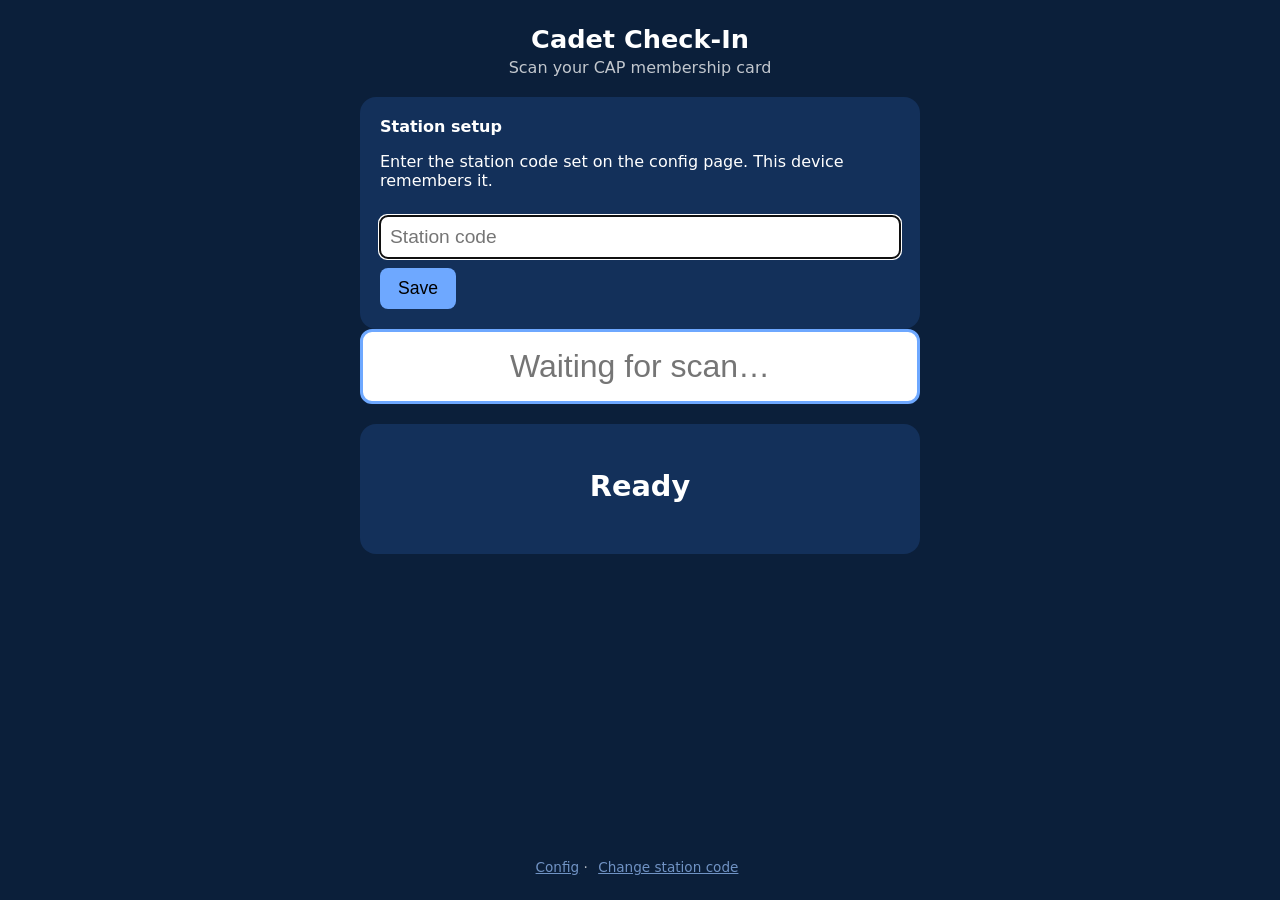
==== index.html @ 3f556047 "Add files via upload" ====
<!doctype html>
<html lang="en">
<head>
<meta charset="utf-8">
<meta name="viewport" content="width=device-width,initial-scale=1">
<meta name="robots" content="noindex">
<title>CAP Cadet Check-In</title>
<style>
  :root { --bg:#0b1f3a; --card:#13305a; --ok:#1b8a3a; --warn:#b7791f; --bad:#b3261e; }
  * { box-sizing: border-box; }
  body { margin:0; min-height:100vh; background:var(--bg); color:#fff; font-family:system-ui,-apple-system,Segoe UI,sans-serif;
         display:flex; flex-direction:column; align-items:center; padding:24px; }
  h1 { margin:0 0 4px; font-size:1.6rem; }
  .sub { opacity:.75; margin-bottom:20px; text-align:center; }
  #scan { width:min(560px,100%); font-size:2rem; padding:16px; text-align:center; border-radius:12px;
          border:3px solid #6ea8ff; background:#fff; color:#000; }
  #status { width:min(560px,100%); margin-top:20px; padding:24px 16px; border-radius:16px; text-align:center;
            background:var(--card); min-height:130px; display:flex; flex-direction:column; align-items:center; justify-content:center; }
  #status.ok { background:var(--ok); } #status.warn { background:var(--warn); } #status.bad { background:var(--bad); }
  #title { font-size:1.8rem; font-weight:700; } #detail { margin-top:6px; font-size:1.1rem; opacity:.9; }
  #recent { width:min(560px,100%); margin-top:20px; padding:0; list-style:none; }
  #recent li { padding:8px 12px; border-bottom:1px solid #ffffff22; display:flex; justify-content:space-between; }
  #foot { margin-top:auto; padding-top:24px; font-size:.85rem; opacity:.7; text-align:center; }
  #foot a, #foot button { color:#9cc4ff; background:none; border:0; cursor:pointer; font:inherit; text-decoration:underline; }
  #setup { display:none; width:min(560px,100%); background:var(--card); padding:20px; border-radius:16px; }
  #setup input { width:100%; font-size:1.2rem; padding:10px; margin:10px 0; border-radius:8px; border:0; }
  #setup button { font-size:1.1rem; padding:10px 18px; border-radius:8px; border:0; background:#6ea8ff; cursor:pointer; }
</style>
</head>
<body>
<h1>Cadet Check-In</h1>
<div class="sub">Scan your CAP membership card</div>

<div id="setup">
  <b>Station setup</b>
  <p>Enter the station code set on the config page. This device remembers it.</p>
  <input id="keyInput" type="password" placeholder="Station code" autocomplete="off">
  <button id="keySave">Save</button>
</div>

<input id="scan" type="text" inputmode="none" autocomplete="off" autocapitalize="off" spellcheck="false" placeholder="Waiting for scan…" autofocus>
<div id="status"><div id="title">Ready</div><div id="detail"></div></div>
<ul id="recent"></ul>

<div id="foot">
  <span id="pending"></span>
  <a href="config.html">Config</a> ·
  <button id="changeKey" type="button">Change station code</button>
</div>

<script src="config.js"></script>
<script>
(function () {
  const $ = id => document.getElementById(id);
  const LS = { key: 'cap_station_key', queue: 'cap_queue' };
  const scan = $('scan');
  let last = { id: '', t: 0 };
  let clearTimer = null;
  const recent = [];

  function lsGet(k, d) { try { const v = localStorage.getItem(k); return v === null ? d : v; } catch (e) { return d; } }
  function lsSet(k, v) { try { localStorage.setItem(k, v); } catch (e) {} }
  function getQueue() { try { return JSON.parse(lsGet(LS.queue, '[]')); } catch (e) { return []; } }
  function setQueue(q) { lsSet(LS.queue, JSON.stringify(q)); renderPending(); }
  function renderPending() { const n = getQueue().length; $('pending').textContent = n ? n + ' scan(s) waiting to upload · ' : ''; }

  function show(kind, title, detail) {
    const s = $('status');
    s.className = kind;
    $('title').textContent = title;
    $('detail').textContent = detail || '';
    clearTimeout(clearTimer);
    if (kind !== 'wait') clearTimer = setTimeout(() => show('', 'Ready', ''), 5000);
  }

  function addRecent(label, time) {
    recent.unshift({ label, time });
    if (recent.length > 8) recent.pop();
    const ul = $('recent');
    ul.innerHTML = '';
    recent.forEach(r => {
      const li = document.createElement('li');
      const a = document.createElement('span'); a.textContent = r.label;
      const b = document.createElement('span'); b.textContent = r.time;
      li.appendChild(a); li.appendChild(b); ul.appendChild(li);
    });
  }

  function needKey() { $('setup').style.display = 'block'; $('keyInput').focus(); }
  function focusScan() { if ($('setup').style.display !== 'block') scan.focus(); }

  async function post(body) {
    const r = await fetch(API_URL, {
      method: 'POST',
      headers: { 'Content-Type': 'text/plain;charset=utf-8' },
      body: JSON.stringify(body)
    });
    return r.json();
  }

  async function handleScan(raw) {
    const capid = raw.replace(/\D/g, '');
    if (!capid) return;
    if (capid.length < 4 || capid.length > 8) { show('bad', 'Could not read card', 'Please scan again'); return; }
    const now = Date.now();
    if (capid === last.id && now - last.t < 3000) return;   // ignore double-reads
    last = { id: capid, t: now };

    if (!API_URL || API_URL.indexOf('PASTE') === 0) { show('bad', 'Not configured', 'Set API_URL in config.js'); return; }
    const key = lsGet(LS.key, '');
    if (!key) { needKey(); return; }

    show('wait', 'Checking…', capid);
    const payload = { action: 'checkin', key, capid, ts: new Date(now).toISOString() };
    try {
      const res = await post(payload);
      if (res.badKey) { try { localStorage.removeItem(LS.key); } catch (e) {} show('bad', 'Wrong station code', ''); needKey(); return; }
      if (!res.ok) { show('bad', 'Error', res.error || 'Try again'); return; }
      const who = res.name || ('CAPID ' + res.capid);
      if (res.duplicate) {
        show('warn', 'Already checked in', who + ' at ' + String(res.time).slice(0, 5));
      } else {
        show('ok', 'Welcome, ' + who + '!', res.name ? 'CAPID ' + res.capid : 'Not on roster yet, but you are logged');
        addRecent(who, String(res.time).slice(0, 5));
      }
    } catch (e) {
      const q = getQueue(); q.push(payload); setQueue(q);
      show('warn', 'Saved offline', 'CAPID ' + capid + ' will upload when the connection returns');
    }
  }

  async function flush() {
    let q = getQueue();
    if (!q.length || !lsGet(LS.key, '')) return;
    while (q.length) {
      try {
        const item = Object.assign({}, q[0], { key: lsGet(LS.key, '') });
        const res = await post(item);
        if (res.badKey) break;
        q.shift(); setQueue(q);
      } catch (e) { break; }
    }
  }

  scan.addEventListener('keydown', e => {
    if (e.key === 'Enter') { e.preventDefault(); const v = scan.value; scan.value = ''; handleScan(v); }
  });
  scan.addEventListener('blur', () => setTimeout(focusScan, 100));
  document.addEventListener('click', e => { if (e.target.tagName !== 'INPUT' && e.target.tagName !== 'BUTTON' && e.target.tagName !== 'A') focusScan(); });

  $('keySave').addEventListener('click', () => {
    const v = $('keyInput').value.trim();
    if (!v) return;
    lsSet(LS.key, v); $('keyInput').value = '';
    $('setup').style.display = 'none'; show('', 'Ready', ''); scan.focus(); flush();
  });
  $('changeKey').addEventListener('click', needKey);

  window.addEventListener('online', flush);
  setInterval(flush, 30000);
  renderPending();
  if (!lsGet(LS.key, '')) needKey();
})();
</script>
</body>
</html>
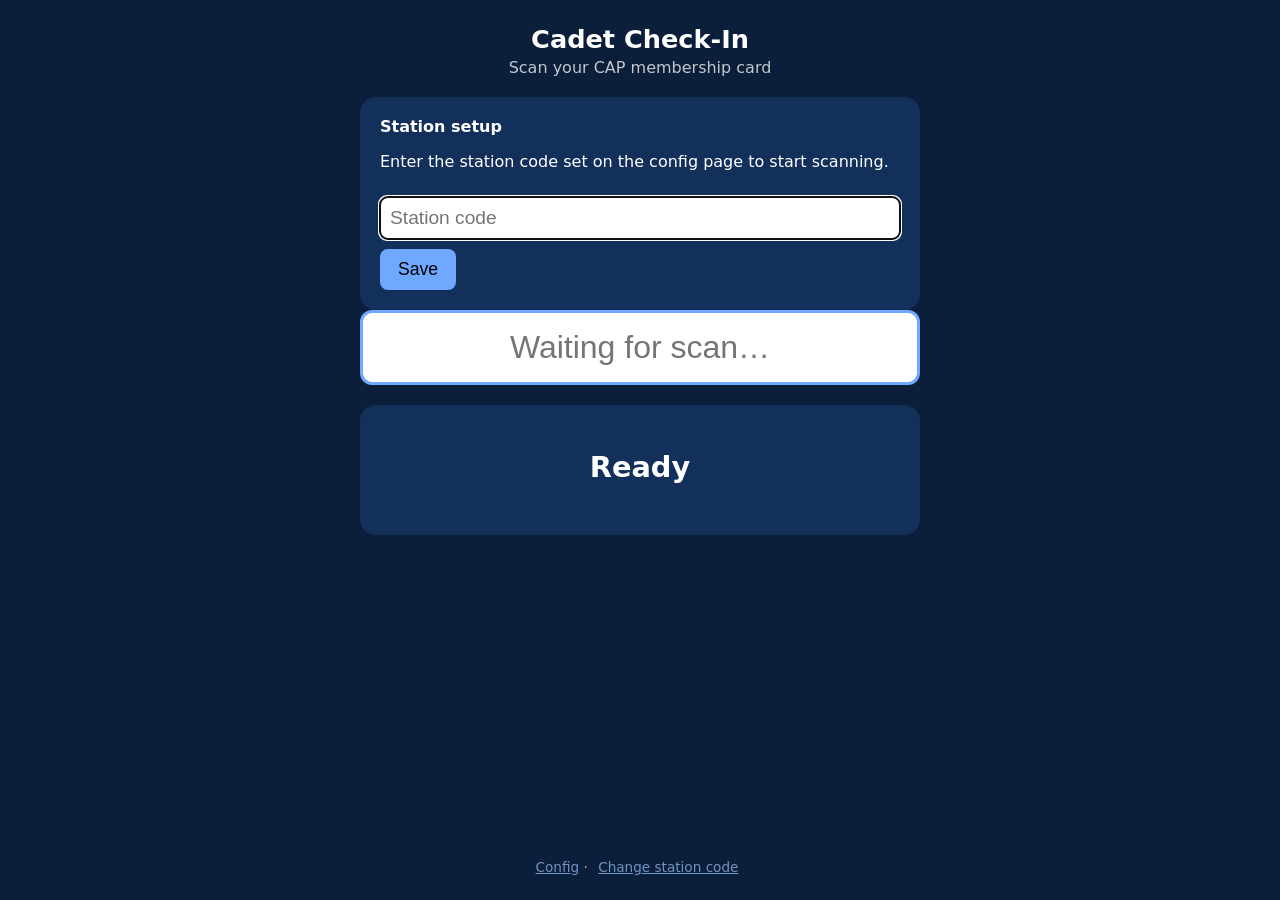
==== commit f23aa32a: "Refactor station code handling and UI updates Updated user prompts and improved burst animation func" ====
--- a/index.html
+++ b/index.html
@@ -18,13 +18,35 @@
             background:var(--card); min-height:130px; display:flex; flex-direction:column; align-items:center; justify-content:center; }
   #status.ok { background:var(--ok); } #status.warn { background:var(--warn); } #status.bad { background:var(--bad); }
   #title { font-size:1.8rem; font-weight:700; } #detail { margin-top:6px; font-size:1.1rem; opacity:.9; }
-  #recent { width:min(560px,100%); margin-top:20px; padding:0; list-style:none; }
-  #recent li { padding:8px 12px; border-bottom:1px solid #ffffff22; display:flex; justify-content:space-between; }
   #foot { margin-top:auto; padding-top:24px; font-size:.85rem; opacity:.7; text-align:center; }
   #foot a, #foot button { color:#9cc4ff; background:none; border:0; cursor:pointer; font:inherit; text-decoration:underline; }
   #setup { display:none; width:min(560px,100%); background:var(--card); padding:20px; border-radius:16px; }
   #setup input { width:100%; font-size:1.2rem; padding:10px; margin:10px 0; border-radius:8px; border:0; }
   #setup button { font-size:1.1rem; padding:10px 18px; border-radius:8px; border:0; background:#6ea8ff; cursor:pointer; }
+
+  /* ---- success animation (tap-to-pay style) ---- */
+  #burst { position:fixed; inset:0; z-index:50; display:none; flex-direction:column; align-items:center; justify-content:center;
+           background:rgba(8,22,42,.94); cursor:pointer; }
+  #burst.show { display:flex; animation:bfade .15s ease-out; }
+  .badge { position:relative; width:200px; height:200px; }
+  .ring { position:absolute; inset:0; border-radius:50%; border:4px solid #3ddc84; opacity:0; animation:ripple 1.3s ease-out forwards; }
+  .ring.r2 { animation-delay:.25s; } .ring.r3 { animation-delay:.5s; }
+  .badge svg { position:relative; width:100%; height:100%; overflow:visible; }
+  .disc { fill:#22b455; transform-origin:100px 100px; animation:pop .5s cubic-bezier(.2,1.5,.4,1) both; filter:drop-shadow(0 0 24px rgba(61,220,132,.55)); }
+  .tick { fill:none; stroke:#fff; stroke-width:11; stroke-linecap:round; stroke-linejoin:round;
+          stroke-dasharray:120; stroke-dashoffset:120; animation:draw .4s .32s cubic-bezier(.6,.1,.3,1) forwards; }
+  #bName { margin-top:34px; font-size:2.2rem; font-weight:700; text-align:center; padding:0 16px; opacity:0; animation:rise .4s .55s ease-out forwards; }
+  #bSub { margin-top:6px; font-size:1.2rem; opacity:0; text-align:center; animation:rise .4s .7s ease-out forwards; }
+  #bSub { --o:.8; }
+  @keyframes bfade { from { opacity:0 } to { opacity:1 } }
+  @keyframes pop { 0% { transform:scale(0) } 100% { transform:scale(1) } }
+  @keyframes draw { to { stroke-dashoffset:0 } }
+  @keyframes ripple { 0% { transform:scale(.85); opacity:.85 } 100% { transform:scale(2.3); opacity:0 } }
+  @keyframes rise { from { opacity:0; transform:translateY(12px) } to { opacity:var(--o,1); transform:none } }
+  @media (prefers-reduced-motion: reduce) {
+    .ring { display:none; } .disc { animation:none; } .tick { animation:none; stroke-dashoffset:0; }
+    #bName, #bSub { animation:none; opacity:1; }
+  }
 </style>
 </head>
 <body>
@@ -33,14 +55,13 @@
 
 <div id="setup">
   <b>Station setup</b>
-  <p>Enter the station code set on the config page. This device remembers it.</p>
+  <p>Enter the station code set on the config page to start scanning.</p>
   <input id="keyInput" type="password" placeholder="Station code" autocomplete="off">
   <button id="keySave">Save</button>
 </div>
 
 <input id="scan" type="text" inputmode="none" autocomplete="off" autocapitalize="off" spellcheck="false" placeholder="Waiting for scan…" autofocus>
 <div id="status"><div id="title">Ready</div><div id="detail"></div></div>
-<ul id="recent"></ul>
 
 <div id="foot">
   <span id="pending"></span>
@@ -48,15 +69,17 @@
   <button id="changeKey" type="button">Change station code</button>
 </div>
 
+<div id="burst" aria-live="polite"></div>
+
 <script src="config.js"></script>
 <script>
 (function () {
   const $ = id => document.getElementById(id);
-  const LS = { key: 'cap_station_key', queue: 'cap_queue' };
+  const LS = { queue: 'cap_queue' };
+  let stationKey = '';   // held in memory only; asked for again after every refresh
   const scan = $('scan');
   let last = { id: '', t: 0 };
   let clearTimer = null;
-  const recent = [];
 
   function lsGet(k, d) { try { const v = localStorage.getItem(k); return v === null ? d : v; } catch (e) { return d; } }
   function lsSet(k, v) { try { localStorage.setItem(k, v); } catch (e) {} }
@@ -73,18 +96,23 @@
     if (kind !== 'wait') clearTimer = setTimeout(() => show('', 'Ready', ''), 5000);
   }
 
-  function addRecent(label, time) {
-    recent.unshift({ label, time });
-    if (recent.length > 8) recent.pop();
-    const ul = $('recent');
-    ul.innerHTML = '';
-    recent.forEach(r => {
-      const li = document.createElement('li');
-      const a = document.createElement('span'); a.textContent = r.label;
-      const b = document.createElement('span'); b.textContent = r.time;
-      li.appendChild(a); li.appendChild(b); ul.appendChild(li);
-    });
+  let burstTimer = null;
+  function hideBurst() { clearTimeout(burstTimer); $('burst').classList.remove('show'); }
+  function celebrate(title, sub) {
+    const b = $('burst');
+    b.innerHTML =
+      '<div class="badge">' +
+        '<span class="ring"></span><span class="ring r2"></span><span class="ring r3"></span>' +
+        '<svg viewBox="0 0 200 200" aria-hidden="true"><circle class="disc" cx="100" cy="100" r="92"/>' +
+        '<path class="tick" d="M62 104 L88 130 L140 74"/></svg>' +
+      '</div><div id="bName"></div><div id="bSub"></div>';
+    $('bName').textContent = title;
+    $('bSub').textContent = sub || '';
+    b.classList.remove('show'); void b.offsetWidth; b.classList.add('show');
+    clearTimeout(burstTimer);
+    burstTimer = setTimeout(hideBurst, 2400);
   }
+  $('burst').addEventListener('click', hideBurst);
 
   function needKey() { $('setup').style.display = 'block'; $('keyInput').focus(); }
   function focusScan() { if ($('setup').style.display !== 'block') scan.focus(); }
@@ -107,21 +135,20 @@
     last = { id: capid, t: now };
 
     if (!API_URL || API_URL.indexOf('PASTE') === 0) { show('bad', 'Not configured', 'Set API_URL in config.js'); return; }
-    const key = lsGet(LS.key, '');
-    if (!key) { needKey(); return; }
+    if (!stationKey) { needKey(); return; }
 
+    hideBurst();
     show('wait', 'Checking…', capid);
-    const payload = { action: 'checkin', key, capid, ts: new Date(now).toISOString() };
+    const payload = { action: 'checkin', capid, ts: new Date(now).toISOString() };   // station code is never saved with queued scans
     try {
-      const res = await post(payload);
-      if (res.badKey) { try { localStorage.removeItem(LS.key); } catch (e) {} show('bad', 'Wrong station code', ''); needKey(); return; }
+      const res = await post(Object.assign({ key: stationKey }, payload));
+      if (res.badKey) { stationKey = ''; show('bad', 'Wrong station code', ''); needKey(); return; }
       if (!res.ok) { show('bad', 'Error', res.error || 'Try again'); return; }
-      const who = res.name || ('CAPID ' + res.capid);
       if (res.duplicate) {
-        show('warn', 'Already checked in', who + ' at ' + String(res.time).slice(0, 5));
+        show('warn', 'Already checked in', 'CAPID ' + res.capid + ' at ' + String(res.time).slice(0, 5));
       } else {
-        show('ok', 'Welcome, ' + who + '!', res.name ? 'CAPID ' + res.capid : 'Not on roster yet, but you are logged');
-        addRecent(who, String(res.time).slice(0, 5));
+        show('ok', 'Checked in!', 'CAPID ' + res.capid);
+        celebrate('Checked in!', 'CAPID ' + res.capid);
       }
     } catch (e) {
       const q = getQueue(); q.push(payload); setQueue(q);
@@ -131,10 +158,10 @@
 
   async function flush() {
     let q = getQueue();
-    if (!q.length || !lsGet(LS.key, '')) return;
+    if (!q.length || !stationKey) return;
     while (q.length) {
       try {
-        const item = Object.assign({}, q[0], { key: lsGet(LS.key, '') });
+        const item = Object.assign({}, q[0], { key: stationKey });
         const res = await post(item);
         if (res.badKey) break;
         q.shift(); setQueue(q);
@@ -145,13 +172,18 @@
   scan.addEventListener('keydown', e => {
     if (e.key === 'Enter') { e.preventDefault(); const v = scan.value; scan.value = ''; handleScan(v); }
   });
+  // Auto-submit as soon as 6 digits are in (CAPIDs are 6 digits); Enter still works too.
+  scan.addEventListener('input', () => {
+    const digits = scan.value.replace(/\D/g, '');
+    if (digits.length >= 6) { scan.value = ''; handleScan(digits); }
+  });
   scan.addEventListener('blur', () => setTimeout(focusScan, 100));
   document.addEventListener('click', e => { if (e.target.tagName !== 'INPUT' && e.target.tagName !== 'BUTTON' && e.target.tagName !== 'A') focusScan(); });
 
   $('keySave').addEventListener('click', () => {
     const v = $('keyInput').value.trim();
     if (!v) return;
-    lsSet(LS.key, v); $('keyInput').value = '';
+    stationKey = v; $('keyInput').value = '';
     $('setup').style.display = 'none'; show('', 'Ready', ''); scan.focus(); flush();
   });
   $('changeKey').addEventListener('click', needKey);
@@ -159,7 +191,7 @@
   window.addEventListener('online', flush);
   setInterval(flush, 30000);
   renderPending();
-  if (!lsGet(LS.key, '')) needKey();
+  needKey();
 })();
 </script>
 </body>
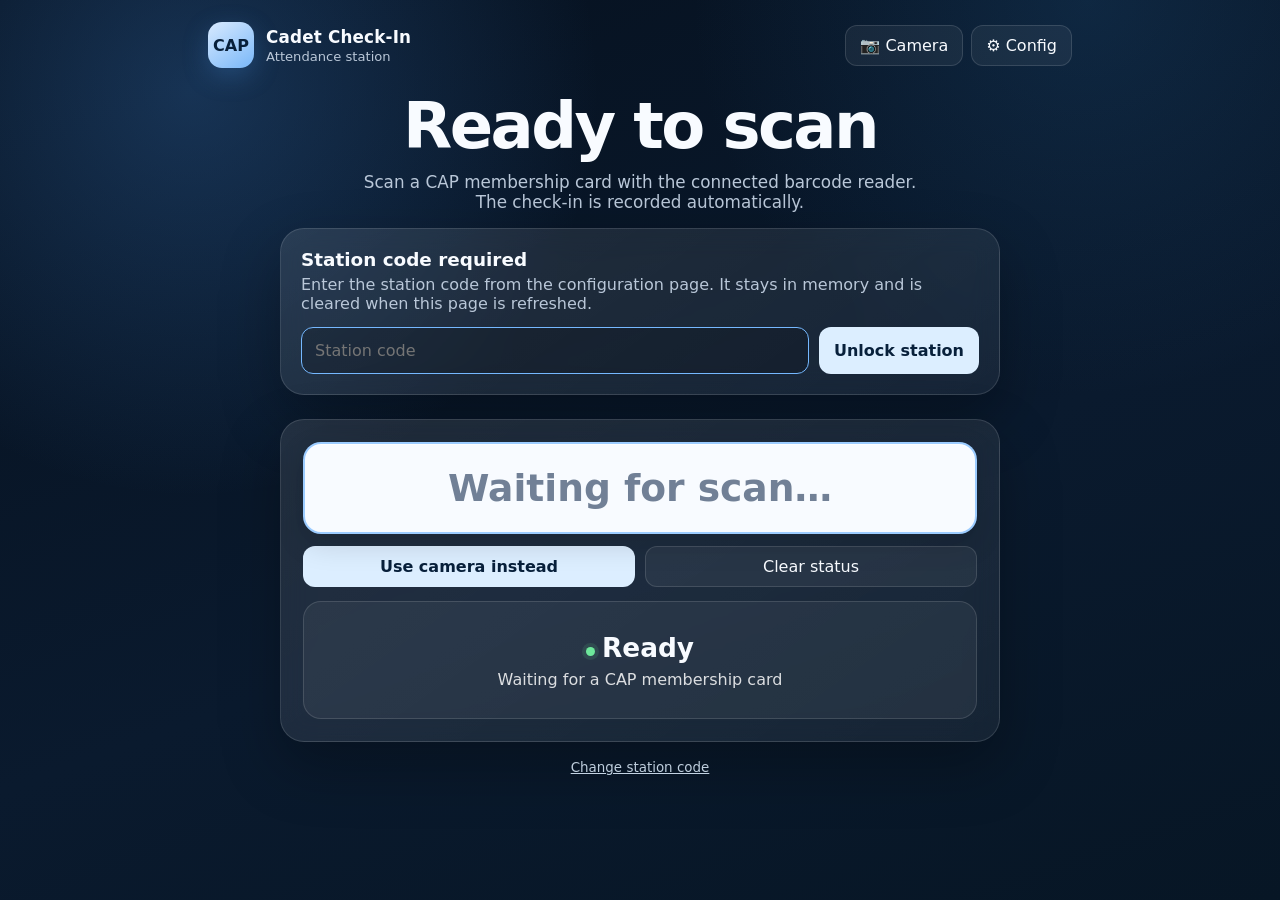
==== commit 95af0ce4: "V2" ====
--- a/index.html
+++ b/index.html
@@ -5,81 +5,69 @@
 <meta name="viewport" content="width=device-width,initial-scale=1">
 <meta name="robots" content="noindex">
 <title>CAP Cadet Check-In</title>
-<style>
-  :root { --bg:#0b1f3a; --card:#13305a; --ok:#1b8a3a; --warn:#b7791f; --bad:#b3261e; }
-  * { box-sizing: border-box; }
-  body { margin:0; min-height:100vh; background:var(--bg); color:#fff; font-family:system-ui,-apple-system,Segoe UI,sans-serif;
-         display:flex; flex-direction:column; align-items:center; padding:24px; }
-  h1 { margin:0 0 4px; font-size:1.6rem; }
-  .sub { opacity:.75; margin-bottom:20px; text-align:center; }
-  #scan { width:min(560px,100%); font-size:2rem; padding:16px; text-align:center; border-radius:12px;
-          border:3px solid #6ea8ff; background:#fff; color:#000; }
-  #status { width:min(560px,100%); margin-top:20px; padding:24px 16px; border-radius:16px; text-align:center;
-            background:var(--card); min-height:130px; display:flex; flex-direction:column; align-items:center; justify-content:center; }
-  #status.ok { background:var(--ok); } #status.warn { background:var(--warn); } #status.bad { background:var(--bad); }
-  #title { font-size:1.8rem; font-weight:700; } #detail { margin-top:6px; font-size:1.1rem; opacity:.9; }
-  #foot { margin-top:auto; padding-top:24px; font-size:.85rem; opacity:.7; text-align:center; }
-  #foot a, #foot button { color:#9cc4ff; background:none; border:0; cursor:pointer; font:inherit; text-decoration:underline; }
-  #setup { display:none; width:min(560px,100%); background:var(--card); padding:20px; border-radius:16px; }
-  #setup input { width:100%; font-size:1.2rem; padding:10px; margin:10px 0; border-radius:8px; border:0; }
-  #setup button { font-size:1.1rem; padding:10px 18px; border-radius:8px; border:0; background:#6ea8ff; cursor:pointer; }
-
-  /* ---- success animation (tap-to-pay style) ---- */
-  #burst { position:fixed; inset:0; z-index:50; display:none; flex-direction:column; align-items:center; justify-content:center;
-           background:rgba(8,22,42,.94); cursor:pointer; }
-  #burst.show { display:flex; animation:bfade .15s ease-out; }
-  .badge { position:relative; width:200px; height:200px; }
-  .ring { position:absolute; inset:0; border-radius:50%; border:4px solid #3ddc84; opacity:0; animation:ripple 1.3s ease-out forwards; }
-  .ring.r2 { animation-delay:.25s; } .ring.r3 { animation-delay:.5s; }
-  .badge svg { position:relative; width:100%; height:100%; overflow:visible; }
-  .disc { fill:#22b455; transform-origin:100px 100px; animation:pop .5s cubic-bezier(.2,1.5,.4,1) both; filter:drop-shadow(0 0 24px rgba(61,220,132,.55)); }
-  .tick { fill:none; stroke:#fff; stroke-width:11; stroke-linecap:round; stroke-linejoin:round;
-          stroke-dasharray:120; stroke-dashoffset:120; animation:draw .4s .32s cubic-bezier(.6,.1,.3,1) forwards; }
-  #bName { margin-top:34px; font-size:2.2rem; font-weight:700; text-align:center; padding:0 16px; opacity:0; animation:rise .4s .55s ease-out forwards; }
-  #bSub { margin-top:6px; font-size:1.2rem; opacity:0; text-align:center; animation:rise .4s .7s ease-out forwards; }
-  #bSub { --o:.8; }
-  @keyframes bfade { from { opacity:0 } to { opacity:1 } }
-  @keyframes pop { 0% { transform:scale(0) } 100% { transform:scale(1) } }
-  @keyframes draw { to { stroke-dashoffset:0 } }
-  @keyframes ripple { 0% { transform:scale(.85); opacity:.85 } 100% { transform:scale(2.3); opacity:0 } }
-  @keyframes rise { from { opacity:0; transform:translateY(12px) } to { opacity:var(--o,1); transform:none } }
-  @media (prefers-reduced-motion: reduce) {
-    .ring { display:none; } .disc { animation:none; } .tick { animation:none; stroke-dashoffset:0; }
-    #bName, #bSub { animation:none; opacity:1; }
-  }
-</style>
+<link rel="stylesheet" href="app.css">
 </head>
 <body>
-<h1>Cadet Check-In</h1>
-<div class="sub">Scan your CAP membership card</div>
+<main class="page">
+  <header class="topbar">
+    <div class="brand">
+      <div class="brand-mark">CAP</div>
+      <div>
+        <div class="brand-title">Cadet Check-In</div>
+        <div class="brand-sub">Attendance station</div>
+      </div>
+    </div>
+    <div class="top-actions">
+      <a class="link-btn" href="camera/">📷 Camera</a>
+      <a class="link-btn" href="config.html">⚙ Config</a>
+    </div>
+  </header>
 
-<div id="setup">
-  <b>Station setup</b>
-  <p>Enter the station code set on the config page to start scanning.</p>
-  <input id="keyInput" type="password" placeholder="Station code" autocomplete="off">
-  <button id="keySave">Save</button>
-</div>
+  <section class="hero">
+    <h1>Ready to scan</h1>
+    <p>Scan a CAP membership card with the connected barcode reader. The check-in is recorded automatically.</p>
+  </section>
 
-<input id="scan" type="text" inputmode="none" autocomplete="off" autocapitalize="off" spellcheck="false" placeholder="Waiting for scan…" autofocus>
-<div id="status"><div id="title">Ready</div><div id="detail"></div></div>
+  <section id="setup" class="card">
+    <h2>Station code required</h2>
+    <p>Enter the station code from the configuration page. It stays in memory and is cleared when this page is refreshed.</p>
+    <div class="setup-row">
+      <input id="keyInput" type="password" placeholder="Station code" autocomplete="off">
+      <button id="keySave" class="primary-btn" type="button">Unlock station</button>
+    </div>
+  </section>
 
-<div id="foot">
-  <span id="pending"></span>
-  <a href="config.html">Config</a> ·
-  <button id="changeKey" type="button">Change station code</button>
-</div>
+  <section class="card scanner-card">
+    <div class="scan-wrap">
+      <input id="scan" type="text" inputmode="none" autocomplete="off" autocapitalize="off" spellcheck="false" placeholder="Waiting for scan…" autofocus aria-label="CAPID scanner input">
+    </div>
+    <div class="scanner-actions">
+      <a class="primary-btn" href="camera/">Use camera instead</a>
+      <button id="clearStatus" class="ghost-btn" type="button">Clear status</button>
+    </div>
+    <div id="status" aria-live="polite">
+      <div id="title"><span class="status-dot"></span>Ready</div>
+      <div id="detail">Waiting for a CAP membership card</div>
+    </div>
+  </section>
+
+  <footer class="footer">
+    <span id="pending"></span>
+    <button id="changeKey" type="button">Change station code</button>
+  </footer>
+</main>
 
 <div id="burst" aria-live="polite"></div>
-
 <script src="config.js"></script>
 <script>
 (function () {
   const $ = id => document.getElementById(id);
   const LS = { queue: 'cap_queue' };
-  let stationKey = '';   // held in memory only; asked for again after every refresh
+  let stationKey = '';
   const scan = $('scan');
   let last = { id: '', t: 0 };
   let clearTimer = null;
+  let burstTimer = null;
 
   function lsGet(k, d) { try { const v = localStorage.getItem(k); return v === null ? d : v; } catch (e) { return d; } }
   function lsSet(k, v) { try { localStorage.setItem(k, v); } catch (e) {} }
@@ -93,24 +81,21 @@
     $('title').textContent = title;
     $('detail').textContent = detail || '';
     clearTimeout(clearTimer);
-    if (kind !== 'wait') clearTimer = setTimeout(() => show('', 'Ready', ''), 5000);
+    if (kind !== 'wait') clearTimer = setTimeout(() => show('', 'Ready', 'Waiting for a CAP membership card'), 5000);
   }
 
-  let burstTimer = null;
   function hideBurst() { clearTimeout(burstTimer); $('burst').classList.remove('show'); }
   function celebrate(title, sub) {
     const b = $('burst');
     b.innerHTML =
-      '<div class="badge">' +
-        '<span class="ring"></span><span class="ring r2"></span><span class="ring r3"></span>' +
-        '<svg viewBox="0 0 200 200" aria-hidden="true"><circle class="disc" cx="100" cy="100" r="92"/>' +
-        '<path class="tick" d="M62 104 L88 130 L140 74"/></svg>' +
-      '</div><div id="bName"></div><div id="bSub"></div>';
+      '<div class="badge"><span class="ring"></span><span class="ring r2"></span><span class="ring r3"></span>' +
+      '<svg viewBox="0 0 200 200" aria-hidden="true"><circle class="disc" cx="100" cy="100" r="92"/>' +
+      '<path class="tick" d="M62 104 L88 130 L140 74"/></svg></div>' +
+      '<div id="bName"></div><div id="bSub"></div>';
     $('bName').textContent = title;
     $('bSub').textContent = sub || '';
     b.classList.remove('show'); void b.offsetWidth; b.classList.add('show');
-    clearTimeout(burstTimer);
-    burstTimer = setTimeout(hideBurst, 2400);
+    clearTimeout(burstTimer); burstTimer = setTimeout(hideBurst, 2300);
   }
   $('burst').addEventListener('click', hideBurst);
 
@@ -119,36 +104,33 @@
 
   async function post(body) {
     const r = await fetch(API_URL, {
-      method: 'POST',
-      headers: { 'Content-Type': 'text/plain;charset=utf-8' },
-      body: JSON.stringify(body)
+      method: 'POST', headers: { 'Content-Type': 'text/plain;charset=utf-8' }, body: JSON.stringify(body)
     });
     return r.json();
   }
 
   async function handleScan(raw) {
-    const capid = raw.replace(/\D/g, '');
+    const capid = String(raw || '').replace(/\D/g, '');
     if (!capid) return;
     if (capid.length < 4 || capid.length > 8) { show('bad', 'Could not read card', 'Please scan again'); return; }
     const now = Date.now();
-    if (capid === last.id && now - last.t < 3000) return;   // ignore double-reads
+    if (capid === last.id && now - last.t < 3000) return;
     last = { id: capid, t: now };
 
     if (!API_URL || API_URL.indexOf('PASTE') === 0) { show('bad', 'Not configured', 'Set API_URL in config.js'); return; }
     if (!stationKey) { needKey(); return; }
 
-    hideBurst();
-    show('wait', 'Checking…', capid);
-    const payload = { action: 'checkin', capid, ts: new Date(now).toISOString() };   // station code is never saved with queued scans
+    hideBurst(); show('wait', 'Checking…', 'CAPID ' + capid);
+    const payload = { action: 'checkin', capid, ts: new Date(now).toISOString() };
     try {
       const res = await post(Object.assign({ key: stationKey }, payload));
-      if (res.badKey) { stationKey = ''; show('bad', 'Wrong station code', ''); needKey(); return; }
+      if (res.badKey) { stationKey = ''; show('bad', 'Wrong station code', 'Please enter it again'); needKey(); return; }
       if (!res.ok) { show('bad', 'Error', res.error || 'Try again'); return; }
       if (res.duplicate) {
         show('warn', 'Already checked in', 'CAPID ' + res.capid + ' at ' + String(res.time).slice(0, 5));
       } else {
-        show('ok', 'Checked in!', 'CAPID ' + res.capid);
-        celebrate('Checked in!', 'CAPID ' + res.capid);
+        show('ok', 'Checked in!', 'CAPID ' + res.capid + (res.name ? ' · ' + res.name : ''));
+        celebrate('Checked in!', res.name ? res.name : 'CAPID ' + res.capid);
       }
     } catch (e) {
       const q = getQueue(); q.push(payload); setQueue(q);
@@ -161,8 +143,7 @@
     if (!q.length || !stationKey) return;
     while (q.length) {
       try {
-        const item = Object.assign({}, q[0], { key: stationKey });
-        const res = await post(item);
+        const res = await post(Object.assign({}, q[0], { key: stationKey }));
         if (res.badKey) break;
         q.shift(); setQueue(q);
       } catch (e) { break; }
@@ -172,21 +153,24 @@
   scan.addEventListener('keydown', e => {
     if (e.key === 'Enter') { e.preventDefault(); const v = scan.value; scan.value = ''; handleScan(v); }
   });
-  // Auto-submit as soon as 6 digits are in (CAPIDs are 6 digits); Enter still works too.
   scan.addEventListener('input', () => {
     const digits = scan.value.replace(/\D/g, '');
     if (digits.length >= 6) { scan.value = ''; handleScan(digits); }
   });
-  scan.addEventListener('blur', () => setTimeout(focusScan, 100));
-  document.addEventListener('click', e => { if (e.target.tagName !== 'INPUT' && e.target.tagName !== 'BUTTON' && e.target.tagName !== 'A') focusScan(); });
+  scan.addEventListener('blur', () => setTimeout(focusScan, 120));
+  document.addEventListener('click', e => {
+    if (e.target.tagName !== 'INPUT' && e.target.tagName !== 'BUTTON' && e.target.tagName !== 'A') focusScan();
+  });
 
   $('keySave').addEventListener('click', () => {
     const v = $('keyInput').value.trim();
     if (!v) return;
     stationKey = v; $('keyInput').value = '';
-    $('setup').style.display = 'none'; show('', 'Ready', ''); scan.focus(); flush();
+    $('setup').style.display = 'none'; show('', 'Ready', 'Waiting for a CAP membership card'); scan.focus(); flush();
   });
+  $('keyInput').addEventListener('keydown', e => { if (e.key === 'Enter') $('keySave').click(); });
   $('changeKey').addEventListener('click', needKey);
+  $('clearStatus').addEventListener('click', () => show('', 'Ready', 'Waiting for a CAP membership card'));
 
   window.addEventListener('online', flush);
   setInterval(flush, 30000);
--- a/app.css
+++ b/app.css
@@ -0,0 +1,180 @@
+:root {
+  --navy-950: #06111f;
+  --navy-900: #0a1a2e;
+  --navy-800: #102b4a;
+  --navy-700: #183d67;
+  --card: rgba(255,255,255,.08);
+  --card-strong: rgba(255,255,255,.12);
+  --line: rgba(255,255,255,.13);
+  --text: #f8fbff;
+  --muted: #b9c7d8;
+  --accent: #75b8ff;
+  --accent-2: #dceeff;
+  --ok: #27b864;
+  --warn: #d99a2b;
+  --bad: #d9574f;
+  --shadow: 0 24px 60px rgba(0,0,0,.28);
+}
+
+* { box-sizing: border-box; }
+html { min-height: 100%; }
+body {
+  margin: 0;
+  min-height: 100vh;
+  color: var(--text);
+  font-family: Inter, ui-sans-serif, system-ui, -apple-system, BlinkMacSystemFont, "Segoe UI", sans-serif;
+  background:
+    radial-gradient(circle at 15% 10%, rgba(65,135,215,.28), transparent 30%),
+    radial-gradient(circle at 85% 0%, rgba(32,86,135,.28), transparent 28%),
+    linear-gradient(160deg, var(--navy-950), var(--navy-900) 58%, #071625);
+}
+
+button, input { font: inherit; }
+button { -webkit-tap-highlight-color: transparent; }
+a { color: var(--accent-2); }
+
+.page {
+  width: min(100%, 900px);
+  margin: 0 auto;
+  padding: 22px 18px 28px;
+}
+
+.topbar {
+  display: flex;
+  justify-content: space-between;
+  align-items: center;
+  gap: 16px;
+  margin-bottom: 26px;
+}
+.brand { display:flex; align-items:center; gap:12px; min-width:0; }
+.brand-mark {
+  width: 46px; height: 46px; flex: 0 0 46px;
+  display:grid; place-items:center;
+  border-radius: 14px;
+  background: linear-gradient(145deg, #d8eaff, #79b7f8);
+  color: #08203b;
+  font-weight: 900;
+  box-shadow: 0 8px 26px rgba(81,157,239,.25);
+}
+.brand-title { font-size: 1.05rem; font-weight: 800; letter-spacing: .01em; }
+.brand-sub { color: var(--muted); font-size: .82rem; margin-top: 2px; }
+.top-actions { display:flex; gap:8px; flex-wrap:wrap; justify-content:flex-end; }
+
+.link-btn, .ghost-btn, .primary-btn {
+  border: 1px solid var(--line);
+  border-radius: 12px;
+  padding: 10px 14px;
+  cursor: pointer;
+  text-decoration: none;
+  transition: transform .15s ease, background .15s ease, border-color .15s ease;
+}
+.link-btn, .ghost-btn { color: var(--text); background: rgba(255,255,255,.055); }
+.primary-btn { color: #08203b; background: #dceeff; border-color: transparent; font-weight: 750; }
+.link-btn:hover, .ghost-btn:hover, .primary-btn:hover { transform: translateY(-1px); }
+
+.hero { margin: 10px auto 0; text-align:center; max-width: 720px; }
+.hero h1 { margin:0; font-size: clamp(2.2rem, 6vw, 4rem); line-height:1; letter-spacing:-.04em; }
+.hero p { margin: 14px auto 0; color: var(--muted); font-size: 1.05rem; max-width: 560px; }
+
+.card {
+  margin: 24px auto 0;
+  background: linear-gradient(145deg, rgba(255,255,255,.10), rgba(255,255,255,.055));
+  border: 1px solid var(--line);
+  border-radius: 24px;
+  box-shadow: var(--shadow);
+  backdrop-filter: blur(14px);
+}
+.scanner-card { max-width: 720px; padding: 22px; }
+.scan-wrap { position:relative; }
+#scan {
+  display:block;
+  width:100%;
+  min-height: 92px;
+  border-radius: 18px;
+  border: 2px solid rgba(117,184,255,.7);
+  background: #f8fbff;
+  color: #091727;
+  text-align:center;
+  padding: 18px 20px;
+  font-size: clamp(1.6rem, 4vw, 2.35rem);
+  font-weight: 700;
+  outline: none;
+  box-shadow: inset 0 1px 0 rgba(255,255,255,.8), 0 10px 30px rgba(0,0,0,.14);
+}
+#scan::placeholder { color: #718096; font-weight: 600; }
+#scan:focus { border-color: #cde6ff; box-shadow: 0 0 0 4px rgba(117,184,255,.17), 0 12px 30px rgba(0,0,0,.17); }
+
+.scanner-actions { display:grid; grid-template-columns: 1fr 1fr; gap:10px; margin-top:12px; }
+.scanner-actions a { text-align:center; }
+
+#status {
+  width:100%;
+  margin-top:14px;
+  min-height:118px;
+  border-radius:18px;
+  display:flex;
+  flex-direction:column;
+  align-items:center;
+  justify-content:center;
+  padding:18px;
+  background: rgba(255,255,255,.055);
+  border:1px solid var(--line);
+  text-align:center;
+  transition: background .2s ease, transform .2s ease;
+}
+#status.ok { background: rgba(39,184,100,.22); border-color: rgba(110,246,157,.35); }
+#status.warn { background: rgba(217,154,43,.18); border-color: rgba(247,195,88,.32); }
+#status.bad { background: rgba(217,87,79,.18); border-color: rgba(248,126,118,.30); }
+#status.wait { background: rgba(117,184,255,.13); border-color: rgba(117,184,255,.28); }
+#title { font-size:1.65rem; font-weight:800; }
+#detail { margin-top:7px; font-size:1rem; color: rgba(255,255,255,.84); }
+
+.status-dot {
+  display:inline-block; width:9px; height:9px; border-radius:50%;
+  background:#6de89b; margin-right:7px; vertical-align:1px;
+  box-shadow:0 0 0 4px rgba(109,232,155,.11);
+}
+
+.footer { text-align:center; color:var(--muted); font-size:.84rem; padding-top:18px; }
+.footer button { color:var(--accent-2); background:none; border:0; text-decoration:underline; cursor:pointer; padding:0; }
+
+#setup { max-width:720px; margin:16px auto 0; display:none; padding:20px; }
+#setup h2 { margin:0 0 5px; font-size:1.15rem; }
+#setup p { margin:0 0 14px; color:var(--muted); }
+.setup-row { display:flex; gap:10px; }
+#keyInput { flex:1; min-width:0; border:1px solid var(--line); border-radius:12px; padding:13px; background:rgba(0,0,0,.16); color:var(--text); outline:none; }
+#keyInput:focus { border-color:var(--accent); }
+
+@media (max-width: 620px) {
+  .page { padding: 16px 12px 24px; }
+  .topbar { align-items:flex-start; }
+  .top-actions { flex-direction:column; }
+  .link-btn, .ghost-btn { padding:9px 11px; }
+  .scanner-card { padding:14px; border-radius:20px; }
+  .scanner-actions { grid-template-columns:1fr; }
+  .setup-row { flex-direction:column; }
+}
+
+/* Success overlay */
+#burst {
+  position:fixed; inset:0; z-index:50; display:none; flex-direction:column; align-items:center; justify-content:center;
+  background:rgba(4,15,28,.95); cursor:pointer; padding:24px;
+}
+#burst.show { display:flex; animation:bfade .15s ease-out; }
+.badge { position:relative; width:min(200px,48vw); height:min(200px,48vw); }
+.ring { position:absolute; inset:0; border-radius:50%; border:4px solid #51e38a; opacity:0; animation:ripple 1.3s ease-out forwards; }
+.ring.r2 { animation-delay:.25s; } .ring.r3 { animation-delay:.5s; }
+.badge svg { position:relative; width:100%; height:100%; overflow:visible; }
+.disc { fill:#22b455; transform-origin:100px 100px; animation:pop .5s cubic-bezier(.2,1.5,.4,1) both; filter:drop-shadow(0 0 24px rgba(61,220,132,.55)); }
+.tick { fill:none; stroke:#fff; stroke-width:11; stroke-linecap:round; stroke-linejoin:round; stroke-dasharray:120; stroke-dashoffset:120; animation:draw .4s .32s cubic-bezier(.6,.1,.3,1) forwards; }
+#bName { margin-top:28px; font-size:clamp(1.8rem,6vw,2.4rem); font-weight:800; text-align:center; opacity:0; animation:rise .4s .55s ease-out forwards; }
+#bSub { margin-top:7px; font-size:1.1rem; opacity:0; text-align:center; --o:.8; animation:rise .4s .7s ease-out forwards; }
+@keyframes bfade { from { opacity:0 } to { opacity:1 } }
+@keyframes pop { 0% { transform:scale(0) } 100% { transform:scale(1) } }
+@keyframes draw { to { stroke-dashoffset:0 } }
+@keyframes ripple { 0% { transform:scale(.85); opacity:.85 } 100% { transform:scale(2.3); opacity:0 } }
+@keyframes rise { from { opacity:0; transform:translateY(12px) } to { opacity:var(--o,1); transform:none } }
+@media (prefers-reduced-motion: reduce) {
+  .ring { display:none; } .disc { animation:none; } .tick { animation:none; stroke-dashoffset:0; }
+  #bName, #bSub { animation:none; opacity:1; }
+}
